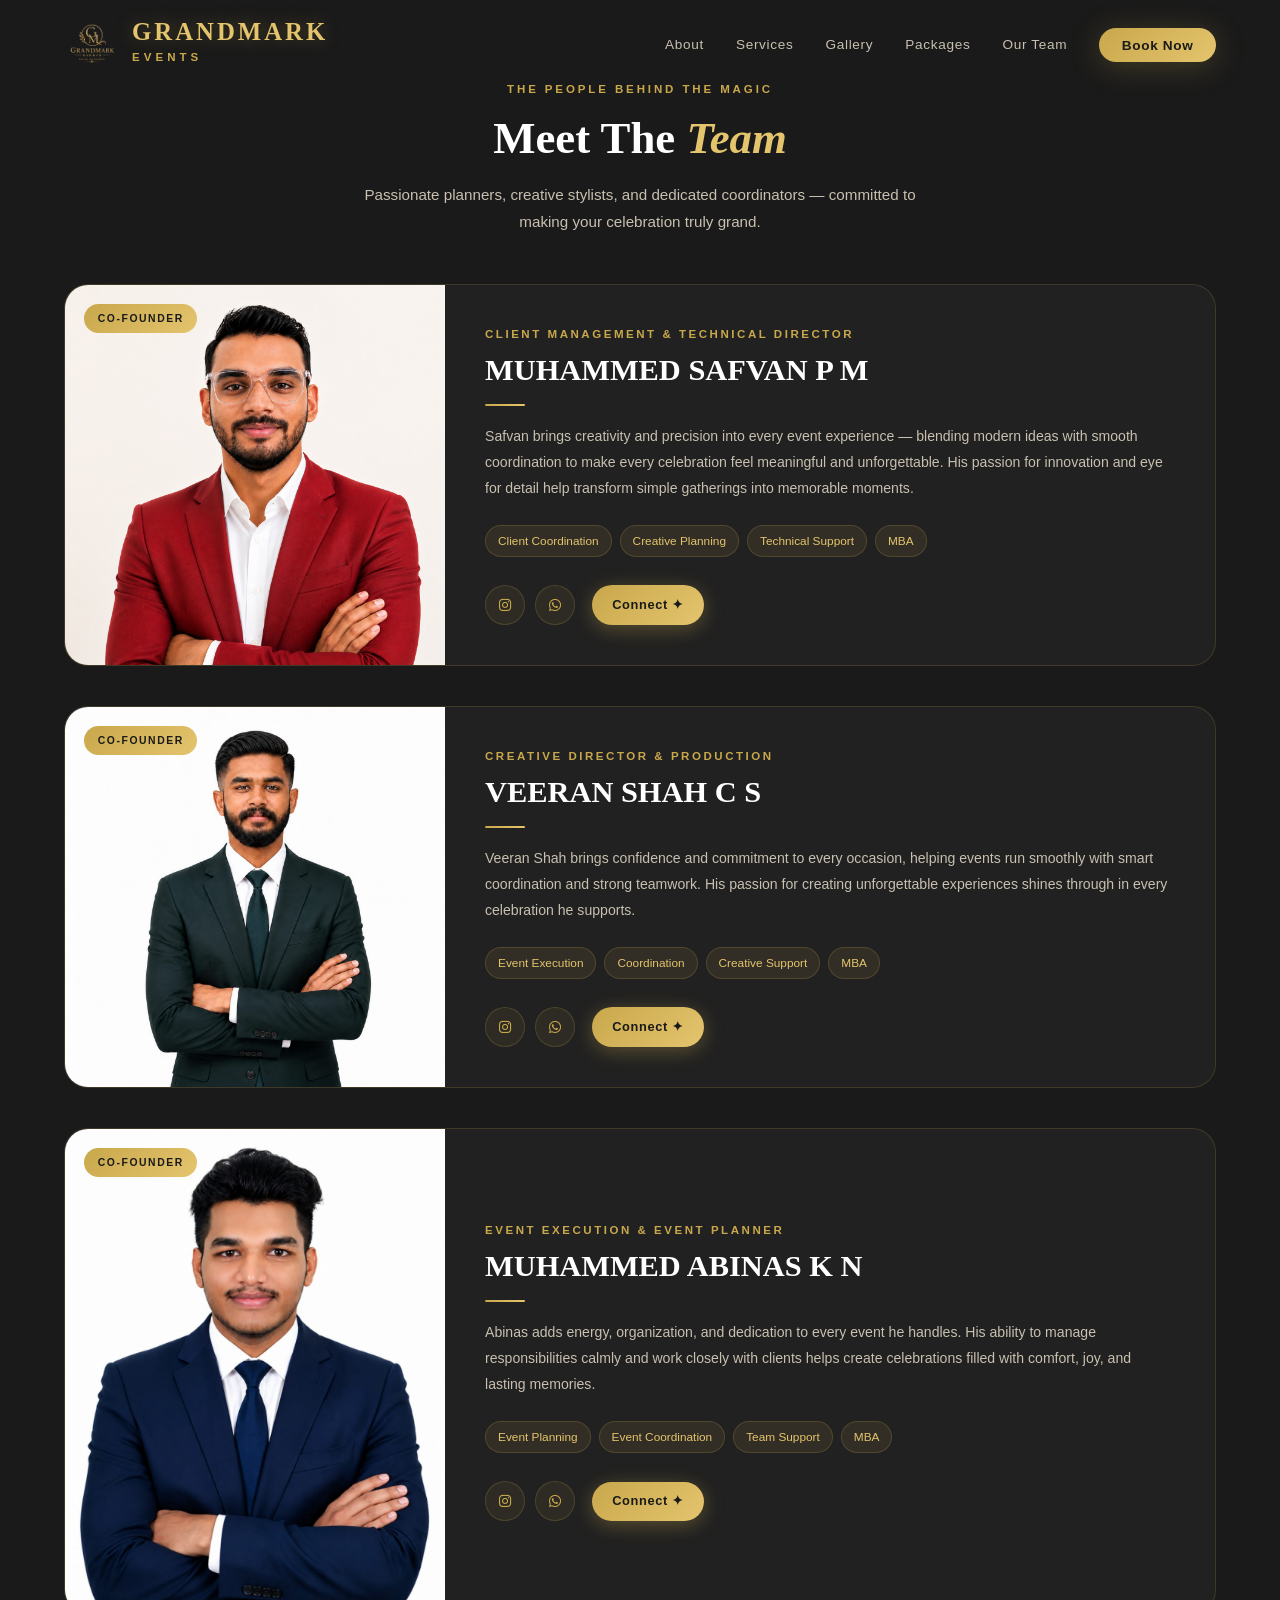
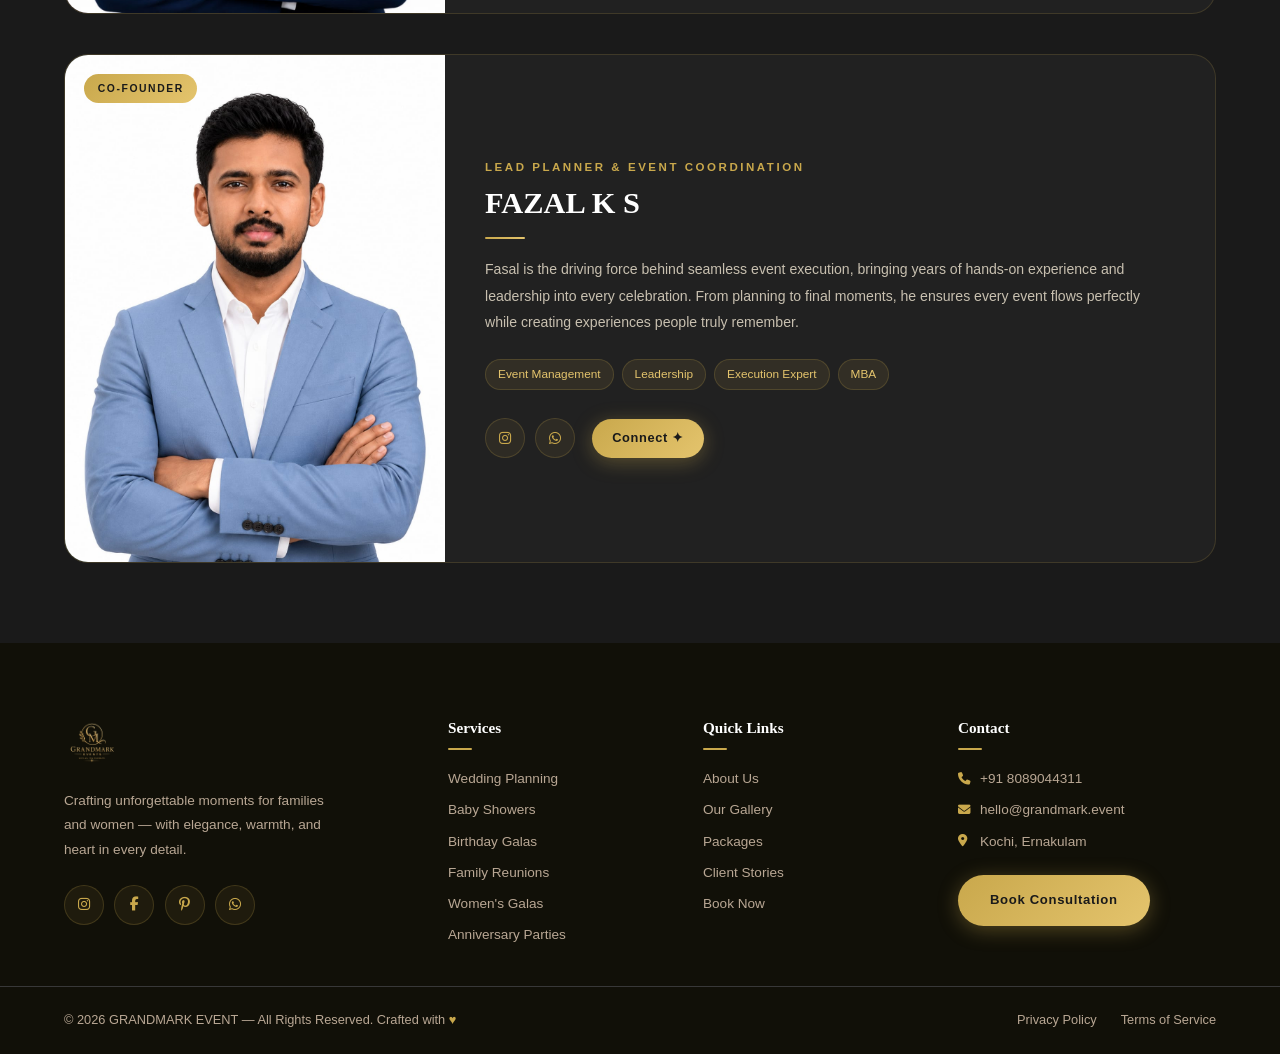
==== team.html @ fa3d6e65 "Update team member section content" ====
<!doctype html>
<html lang="en">
  <head>
    <meta charset="UTF-8" />
    <meta name="viewport" content="width=device-width, initial-scale=1.0" />
    <title>Our Team — GrandMark Events</title>
    <link rel="stylesheet" href="style.css" />
    <link rel="stylesheet" href="https://cdnjs.cloudflare.com/ajax/libs/font-awesome/6.5.0/css/all.min.css" />
  </head>
  <body>

      <!-- NAVBAR -->

    <nav class="navbar" id="navbar" role="navigation" aria-label="Main navigation">
      <div class="nav-inner">
        <a href="index.html" class="nav-logo" aria-label="GrandMark Event – Home">
          <img src="logo.png.png" alt="GrandMark" class="logo-img" />
          <div>
            <span class="logo-main">GRANDMARK</span>
            <span class="logo-sub">EVENTS</span>
          </div>
        </a>
        <ul class="nav-links" id="navLinks" role="list">
          <li><a href="index.html#about">About</a></li>
          <li><a href="index.html#services">Services</a></li>
          <li><a href="index.html#gallery">Gallery</a></li>
          <li><a href="index.html#packages">Packages</a></li>
          <!-- <li><a href="index.html#testimonials">Stories</a></li> -->
          <li><a href="team.html">Our Team</a></li>
          <li><a href="index.html#contact" class="nav-cta">Book Now</a></li>
        </ul>
        <button
          class="hamburger"
          id="hamburger"
          aria-label="Toggle menu"
          aria-expanded="false"
          aria-controls="navLinks"
        >
          <span></span><span></span><span></span>
        </button>
      </div>
    </nav>

<!-- TEAM -->

    <section class="team section" id="team" aria-labelledby="teamTitle">
      <div class="container">
        <div class="section-head center">
          <p class="section-tag reveal">The People Behind The Magic</p>
          <h2 class="section-title reveal" id="teamTitle">
            Meet The <em> Team</em>
          </h2>
          <p class="section-desc reveal">
            Passionate planners, creative stylists, and dedicated coordinators —
            committed to making your celebration truly grand.
          </p>
        </div>

        <div class="team-grid">

          <!-- MEMBER 1 -->
          <div class="member-card reveal">
            <div class="member-photo photo-grad-1">
              <img src="Safvan pic-1.png" alt="MUHAMMED SAFVAN P M" />
              <span class="member-badge">Co-Founder</span>
            </div>
            <div class="member-details">
              <p class="member-role">Client Management &amp; Technical Director</p>
              <h3 class="member-name">MUHAMMED SAFVAN P M</h3>
              <div class="member-divider"></div>
              <p class="member-bio">
                Safvan brings creativity and precision into every event
                experience — blending modern ideas with smooth coordination to
                make every celebration feel meaningful and unforgettable. His
                passion for innovation and eye for detail help transform simple
                gatherings into memorable moments.
              </p>
              <div class="member-tags">
                <span class="member-tag">Client Coordination</span>
                <span class="member-tag">Creative Planning</span>
                <span class="member-tag">Technical Support</span>
                <span class="member-tag">MBA</span>
              </div>
              <div class="member-socials">
                <a href="https://instagram.com/Grandmark.events" class="soc-btn" aria-label="Instagram" target="_blank" rel="noopener"><i class="fab fa-instagram" aria-hidden="true"></i></a>
                <a href="https://wa.me/918075260214" class="soc-btn" aria-label="WhatsApp" target="_blank" rel="noopener"><i class="fab fa-whatsapp" aria-hidden="true"></i></a>
                <a href="https://wa.me/918075260214" class="btn-primary" style="font-size:0.8rem;padding:0.55rem 1.25rem;margin-left:0.5rem">Connect ✦</a>
              </div>
            </div>
          </div>

          <!-- MEMBER 2 -->
          <div class="member-card reveal">
            <div class="member-photo photo-grad-2">
              <img src="veeran-pic.jpeg" alt="VEERAN SHAH CS" />
              <span class="member-badge">Co-Founder</span>
            </div>
            <div class="member-details">
              <p class="member-role">Creative Director &amp; Production</p>
              <h3 class="member-name">VEERAN SHAH C S</h3>
              <div class="member-divider"></div>
              <p class="member-bio">
                Veeran Shah brings confidence and commitment to every occasion,
                helping events run smoothly with smart coordination and strong
                teamwork. His passion for creating unforgettable experiences
                shines through in every celebration he supports.
              </p>
              <div class="member-tags">
                <span class="member-tag">Event Execution</span>
                <span class="member-tag">Coordination</span>
                <span class="member-tag">Creative Support</span>
                <span class="member-tag">MBA</span>
              </div>
              <div class="member-socials">
                <a href="https://instagram.com/Grandmark.events" class="soc-btn" aria-label="Instagram" target="_blank" rel="noopener"><i class="fab fa-instagram" aria-hidden="true"></i></a>
                <a href="https://wa.me/918593900417" class="soc-btn" aria-label="WhatsApp" target="_blank" rel="noopener"><i class="fab fa-whatsapp" aria-hidden="true"></i></a>
                <a href="https://wa.me/918593900417" class="btn-primary" style="font-size:0.8rem;padding:0.55rem 1.25rem;margin-left:0.5rem">Connect ✦</a>
              </div>
            </div>
          </div>

          <!-- MEMBER 3 -->
          <div class="member-card reveal">
            <div class="member-photo photo-grad-3">
              <img src="abinas-1.jpeg" alt="MUHAMMED ABINAS K N" />
              <span class="member-badge">Co-Founder</span>
            </div>
            <div class="member-details">
              <p class="member-role">Event Execution &amp; Event Planner</p>
              <h3 class="member-name">MUHAMMED ABINAS K N</h3>
              <div class="member-divider"></div>
              <p class="member-bio">
                Abinas adds energy, organization, and dedication to every event
                he handles. His ability to manage responsibilities calmly and
                work closely with clients helps create celebrations filled with
                comfort, joy, and lasting memories.
              </p>
              <div class="member-tags">
                <span class="member-tag">Event Planning</span>
                <span class="member-tag">Event Coordination</span>
                <span class="member-tag">Team Support</span>
                <span class="member-tag">MBA</span>
              </div>
              <div class="member-socials">
                <a href="https://instagram.com/Grandmark.events" class="soc-btn" aria-label="Instagram" target="_blank" rel="noopener"><i class="fab fa-instagram" aria-hidden="true"></i></a>
                <a href="https://wa.me/917012827704" class="soc-btn" aria-label="WhatsApp" target="_blank" rel="noopener"><i class="fab fa-whatsapp" aria-hidden="true"></i></a>
                <a href="https://wa.me/917012827704" class="btn-primary" style="font-size:0.8rem;padding:0.55rem 1.25rem;margin-left:0.5rem">Connect ✦</a>
              </div>
            </div>
          </div>

          <!-- MEMBER 4 -->
          <div class="member-card reveal">
            <div class="member-photo photo-grad-4">
              <img src="Fazal ks-pic.jpeg" alt="FAZAL K S" />
              <span class="member-badge">Co-Founder</span>
            </div>
            <div class="member-details">
              <p class="member-role">Lead Planner &amp; Event Coordination</p>
              <h3 class="member-name">FAZAL K S</h3>
              <div class="member-divider"></div>
              <p class="member-bio">
                Fasal is the driving force behind seamless event execution,
                bringing years of hands-on experience and leadership into every
                celebration. From planning to final moments, he ensures every
                event flows perfectly while creating experiences people truly
                remember.
              </p>
              <div class="member-tags">
                <span class="member-tag">Event Management</span>
                <span class="member-tag">Leadership</span>
                <span class="member-tag">Execution Expert</span>
                <span class="member-tag">MBA</span> 
              </div>
              <div class="member-socials">
                <a href="https://instagram.com/Grandmark.events" class="soc-btn" aria-label="Instagram" target="_blank" rel="noopener"><i class="fab fa-instagram" aria-hidden="true"></i></a>
                <a href="https://wa.me/918089044311" class="soc-btn" aria-label="WhatsApp" target="_blank" rel="noopener"><i class="fab fa-whatsapp" aria-hidden="true"></i></a>
                <a href="https://wa.me/918089044311" class="btn-primary" style="font-size:0.8rem;padding:0.55rem 1.25rem;margin-left:0.5rem">Connect ✦</a>
              </div>
            </div>
          </div>

        </div>
      </div>
    </section>

<!-- footer -->

    <footer class="footer" role="contentinfo">
      <div class="footer-top">
        <div class="container footer-grid">
          <div class="footer-brand">
            <a href="index.html" class="nav-logo footer-logo" aria-label="GrandMark Event – Home">
              <img src="logo.png.png" alt="GrandMark" class="logo-img" />
            </a>
            <p>
              Crafting unforgettable moments for families and women — with
              elegance, warmth, and heart in every detail.
            </p>
            <div class="social-row">
              <a href="https://instagram.com/Grandmark.events" class="soc-btn" aria-label="Instagram" target="_blank" rel="noopener noreferrer"><i class="fab fa-instagram" aria-hidden="true"></i></a>
              <a href="https://facebook.com/yourusername" class="soc-btn" aria-label="Facebook" target="_blank" rel="noopener noreferrer"><i class="fab fa-facebook-f" aria-hidden="true"></i></a>
              <a href="https://pinterest.com/yourusername" class="soc-btn" aria-label="Pinterest" target="_blank" rel="noopener noreferrer"><i class="fab fa-pinterest-p" aria-hidden="true"></i></a>
              <a href="https://wa.me/918075260214" class="soc-btn" aria-label="WhatsApp" target="_blank" rel="noopener noreferrer"><i class="fab fa-whatsapp" aria-hidden="true"></i></a>
            </div>
          </div>
          <div class="footer-col">
            <h4>Services</h4>
            <ul>
              <li><a href="index.html#services">Wedding Planning</a></li>
              <li><a href="index.html#services">Baby Showers</a></li>
              <li><a href="index.html#services">Birthday Galas</a></li>
              <li><a href="index.html#services">Family Reunions</a></li>
              <li><a href="index.html#services">Women's Galas</a></li>
              <li><a href="index.html#services">Anniversary Parties</a></li>
            </ul>
          </div>
          <div class="footer-col">
            <h4>Quick Links</h4>
            <ul>
              <li><a href="index.html#about">About Us</a></li>
              <li><a href="index.html#gallery">Our Gallery</a></li>
              <li><a href="index.html#packages">Packages</a></li>
              <li><a href="index.html#testimonials">Client Stories</a></li>
              <li><a href="index.html#contact">Book Now</a></li>
            </ul>
          </div>
          <div class="footer-col">
            <h4>Contact</h4>
            <ul class="contact-list">
              <li><i class="fa fa-phone" aria-hidden="true"></i> +91 8089044311</li>
              <li><i class="fa fa-envelope" aria-hidden="true"></i> hello@grandmark.event</li>
              <li><i class="fa fa-location-dot" aria-hidden="true"></i> Kochi, Ernakulam</li>
            </ul>
            <a href="index.html#contact" class="btn-primary" style="margin-top:1.4rem;display:inline-block;font-size:0.82rem;">Book Consultation</a>
          </div>
        </div>
      </div>
      <div class="footer-bottom">
        <div class="container footer-bottom-inner">
          <p>© 2026 GRANDMARK EVENT — All Rights Reserved. Crafted with <span class="heart">♥</span></p>
          <div class="footer-links">
            <a href="#">Privacy Policy</a>
            <a href="#">Terms of Service</a>
          </div>
        </div>
      </div>
    </footer>

    <script src="script.js"></script>
  </body>
</html>
---- style.css ----
/* ═══════════════════════════════════════
   GRANDMARK.EVENT — style.css
   Gold & Soft Black Luxury Theme
   Mobile-First Optimized
   ═══════════════════════════════════════ */

/* ── CSS Variables ── */
:root {
  --gold:          #C9A84C;
  --gold-light:    #E4C46D;
  --gold-pale:     #F5E6B8;
  --gold-dark:     #A07830;
  --black-soft:    #1A1A1A;
  --black-mid:     #252525;
  --black-card:    #2C2C2C;
  --black-border:  #383838;
  --cream:         #FAF6EE;
  --text-light:    #C8C0B0;
  --text-mid:      #b9a794;
  --white:         #FFFFFF;
  --font-head:     'Playfair Display', serif;
  --font-body:     'Poppins', sans-serif;
  --radius:        16px;
  --radius-lg:     24px;
  --shadow:        0 8px 40px rgba(0,0,0,0.45);
  --shadow-gold:   0 4px 30px rgba(201,168,76,0.25);
  --transition:    0.35s cubic-bezier(0.4,0,0.2,1);
}

/* ── Reset ── */
*, *::before, *::after { box-sizing: border-box; margin: 0; padding: 0; }
html { scroll-behavior: smooth; font-size: 16px; -webkit-text-size-adjust: 100%; }
body {
  font-family: var(--font-body);
  background: var(--black-soft);
  color: var(--text-light);
  overflow-x: hidden;
  line-height: 1.7;
  -webkit-font-smoothing: antialiased;
  -moz-osx-font-smoothing: grayscale;
}
img { display: block; width: 100%; object-fit: cover; }
a { text-decoration: none; color: inherit; }
ul { list-style: none; }

/* ── Utility ── */
.container { max-width: 1200px; margin: 0 auto; padding: 0 1.5rem; }
.center { text-align: center; }
.section { padding: 5rem 0; }
.section-head { margin-bottom: 3rem; }

/* ── Section Labels ── */
.section-tag {
  font-family: var(--font-body);
  font-size: 0.72rem;
  font-weight: 600;
  letter-spacing: 0.25em;
  text-transform: uppercase;
  color: var(--gold);
  display: block;
  margin-bottom: 0.75rem;
}
.section-title {
  font-family: var(--font-head);
  font-size: clamp(1.8rem, 4vw, 2.8rem);
  font-weight: 700;
  color: var(--white);
  line-height: 1.2;
  margin-bottom: 1rem;
}
.section-title em { font-style: italic; color: var(--gold-light); }
.section-desc {
  font-size: 0.95rem;
  color: var(--text-light);
  max-width: 560px;
  margin: 0 auto;
  line-height: 1.8;
}
.body-text {
  font-size: 0.95rem;
  color: var(--text-light);
  line-height: 1.85;
  margin-bottom: 1.25rem;
}
.body-text strong { color: var(--gold-light); }

/* ── Buttons ── */
.btn-primary {
  display: inline-flex;
  align-items: center;
  justify-content: center;
  gap: 0.5rem;
  background: linear-gradient(135deg, var(--gold) 0%, var(--gold-light) 100%);
  color: var(--black-soft);
  font-family: var(--font-body);
  font-size: 0.88rem;
  font-weight: 600;
  letter-spacing: 0.05em;
  padding: 0.9rem 2rem;
  border-radius: 50px;
  border: none;
  cursor: pointer;
  transition: transform 0.25s ease, box-shadow 0.25s ease;
  box-shadow: 0 4px 20px rgba(201,168,76,0.35);
  -webkit-tap-highlight-color: transparent;
  touch-action: manipulation;
}
.btn-primary:hover,
.btn-primary:active {
  transform: translateY(-2px);
  box-shadow: 0 8px 30px rgba(201,168,76,0.5);
}
.btn-primary.full-w { width: 100%; font-size: 1rem; padding: 1.1rem; }

.btn-outline {
  display: inline-flex;
  align-items: center;
  justify-content: center;
  gap: 0.5rem;
  background: transparent;
  color: var(--gold-light);
  font-family: var(--font-body);
  font-size: 0.88rem;
  font-weight: 500;
  letter-spacing: 0.05em;
  padding: 0.9rem 2rem;
  border-radius: 50px;
  border: 1.5px solid var(--gold);
  cursor: pointer;
  transition: background 0.25s ease, transform 0.25s ease;
  -webkit-tap-highlight-color: transparent;
  touch-action: manipulation;
}
.btn-outline:hover,
.btn-outline:active {
  background: rgba(201,168,76,0.12);
  border-color: var(--gold-light);
  transform: translateY(-2px);
}

.btn-outline-pkg {
  display: inline-block;
  width: 100%;
  text-align: center;
  background: transparent;
  color: var(--gold);
  font-family: var(--font-body);
  font-size: 0.88rem;
  font-weight: 600;
  letter-spacing: 0.05em;
  padding: 0.85rem 1.5rem;
  border-radius: 50px;
  border: 1.5px solid var(--gold-dark);
  transition: background 0.25s ease;
  margin-top: 1.5rem;
  -webkit-tap-highlight-color: transparent;
  touch-action: manipulation;
}
.btn-outline-pkg:hover,
.btn-outline-pkg:active {
  background: rgba(201,168,76,0.1);
  border-color: var(--gold);
  color: var(--gold-light);
}

/* ── Glass Card ── */
.glass {
  background: rgba(255,255,255,0.04);
  backdrop-filter: blur(16px);
  -webkit-backdrop-filter: blur(16px);
  border: 1px solid rgba(201,168,76,0.15);
  border-radius: var(--radius-lg);
}

/* ── Scroll Reveal ── */
.reveal {
  opacity: 0;
  transform: translateY(24px);
  transition: opacity 0.6s ease, transform 0.6s ease;
  will-change: opacity, transform;
}
.reveal.visible {
  opacity: 1;
  transform: translateY(0);
}

/* Respect reduced motion preference */
@media (prefers-reduced-motion: reduce) {
  .reveal {
    opacity: 1;
    transform: none;
    transition: none;
  }
  * {
    animation-duration: 0.01ms !important;
    transition-duration: 0.01ms !important;
  }
}

/* ════════════════════════════════
   NAVBAR
════════════════════════════════ */
.navbar {
  position: fixed;
  top: 0; left: 0; right: 0;
  z-index: 1000;
  padding: 1rem 0;
  transition: background 0.35s ease, padding 0.35s ease, box-shadow 0.35s ease;
}
.navbar.scrolled {
  background: rgba(20,18,15,0.96);
  backdrop-filter: blur(20px);
  -webkit-backdrop-filter: blur(20px);
  border-bottom: 1px solid rgba(201,168,76,0.15);
  padding: 0.7rem 0;
  box-shadow: 0 4px 30px rgba(0,0,0,0.4);
}
.nav-inner {
  max-width: 1200px;
  margin: 0 auto;
  padding: 0 1.5rem;
  display: flex;
  align-items: center;
  justify-content: space-between;
}
.nav-logo {
  display: flex;
  align-items: center;
  gap: 0.75rem;
  text-decoration: none;
  flex-shrink: 0;
}
.logo-img { height: 56px; width: auto; }
.logo-mark {
  font-size: 1.4rem;
  color: var(--gold);
  animation: spinSlow 8s linear infinite;
  display: inline-block;
}
@keyframes spinSlow { to { transform: rotate(360deg); } }
.logo-main {
  display: block;
  font-family: var(--font-head);
  font-size: 1.55rem;
  font-weight: 900;
  color: var(--gold-light);
  letter-spacing: 0.12em;
  line-height: 1;
  text-shadow: 0 0 18px rgba(201,168,76,0.35);
}
.logo-sub {
  display: block;
  font-family: var(--font-body);
  font-size: 0.72rem;
  font-weight: 700;
  color: var(--gold);
  letter-spacing: 0.35em;
  text-transform: uppercase;
  margin-top: 3px;
}
.nav-links {
  display: flex;
  align-items: center;
  gap: 2rem;
}
.nav-links a {
  font-size: 0.85rem;
  font-weight: 500;
  color: var(--text-light);
  letter-spacing: 0.05em;
  transition: color 0.25s ease;
  position: relative;
}
.nav-links a::after {
  content: '';
  position: absolute;
  bottom: -4px; left: 0;
  width: 0; height: 1.5px;
  background: var(--gold);
  transition: width 0.25s ease;
}
.nav-links a:hover { color: var(--gold-light); }
.nav-links a:hover::after { width: 100%; }
.nav-cta {
  background: linear-gradient(135deg, var(--gold), var(--gold-light));
  color: var(--black-soft) !important;
  padding: 0.6rem 1.4rem !important;
  border-radius: 50px;
  font-weight: 600 !important;
  box-shadow: var(--shadow-gold);
  white-space: nowrap;
}
.nav-cta::after { display: none !important; }
.nav-cta:hover {
  opacity: 0.9;
  transform: translateY(-1px);
  color: var(--black-soft) !important;
}

/* Hamburger */
.hamburger {
  display: none;
  flex-direction: column;
  gap: 5px;
  background: none;
  border: none;
  cursor: pointer;
  padding: 8px;
  z-index: 1001;
  -webkit-tap-highlight-color: transparent;
  touch-action: manipulation;
}
.hamburger span {
  display: block;
  width: 24px; height: 2px;
  background: var(--gold);
  border-radius: 2px;
  transition: transform 0.3s ease, opacity 0.3s ease;
}
.hamburger.open span:nth-child(1) { transform: translateY(7px) rotate(45deg); }
.hamburger.open span:nth-child(2) { opacity: 0; transform: scaleX(0); }
.hamburger.open span:nth-child(3) { transform: translateY(-7px) rotate(-45deg); }

/* ════════════════════════════════
   HERO
════════════════════════════════ */
.hero {
  position: relative;
  min-height: 100vh;
  min-height: 100svh; /* safe area viewport height */
  display: flex;
  align-items: center;
  overflow: hidden;
}
.hero-bg {
  position: absolute;
  inset: 0;
  z-index: 0;
}
.hero-img {
  width: 100%; height: 100%;
  object-fit: cover;
  filter: brightness(0.60);
}
.hero-art {
  width: 100%; height: 100%;
  background: radial-gradient(ellipse at 30% 50%, #2a2010 0%, #0f0d0a 60%, #111 100%);
  position: relative;
  overflow: hidden;
}
.hero-glow {
  position: absolute;
  border-radius: 50%;
  filter: blur(60px);
  opacity: 0.45;
  will-change: transform;
}
.g1 {
  width: 500px; height: 500px;
  background: radial-gradient(circle, rgba(201,168,76,0.3), transparent);
  top: -100px; left: -100px;
  animation: floatGlow 6s ease-in-out infinite alternate;
}
.g2 {
  width: 350px; height: 350px;
  background: radial-gradient(circle, rgba(201,168,76,0.2), transparent);
  bottom: -50px; right: 80px;
  animation: floatGlow 8s ease-in-out infinite alternate-reverse;
}
.g3 {
  width: 280px; height: 280px;
  background: radial-gradient(circle, rgba(228,196,109,0.15), transparent);
  top: 40%; left: 50%;
  animation: floatGlow 5s ease-in-out infinite alternate;
}
@keyframes floatGlow {
  from { transform: scale(1) translate(0,0); }
  to   { transform: scale(1.12) translate(16px,16px); }
}
.floating-shapes {
  position: absolute;
  inset: 0;
  overflow: hidden;
  pointer-events: none;
}
.fs {
  position: absolute;
  color: var(--gold);
  opacity: 0.1;
  font-size: 2rem;
  animation: floatShape 7s ease-in-out infinite alternate;
  will-change: transform;
}
.fs1 { top:15%; left:10%; font-size:1.5rem; animation-delay:0s; }
.fs2 { top:60%; left:5%;  font-size:2.5rem; animation-delay:1s; }
.fs3 { top:25%; right:12%; font-size:1rem;  animation-delay:2s; }
.fs4 { bottom:20%; right:8%; font-size:3rem; animation-delay:0.5s; }
.fs5 { top:70%; right:25%; font-size:1.5rem; animation-delay:1.5s; }
@keyframes floatShape {
  from { transform: translateY(0) rotate(0deg); }
  to   { transform: translateY(-16px) rotate(12deg); }
}
.hero-content {
  position: relative;
  z-index: 2;
  width: 100%;
  max-width: 1200px;
  margin: 0 auto;
  padding: 7rem 1.5rem 3rem;
}
.hero-eyebrow {
  font-size: 0.72rem;
  font-weight: 500;
  letter-spacing: 0.3em;
  text-transform: uppercase;
  color: var(--gold);
  margin-bottom: 1.25rem;
  display: block;
}
.hero-title {
  font-family: var(--font-head);
  font-size: clamp(2.6rem, 8vw, 5.5rem);
  font-weight: 700;
  color: var(--white);
  line-height: 1.1;
  margin-bottom: 1.25rem;
}
.hero-title em {
  font-style: italic;
  color: var(--text-light);
  font-weight: 400;
}
.hero-highlight {
  color: transparent;
  -webkit-text-stroke: 2px var(--gold);
  display: block;
}
.hero-sub {
  font-size: 1rem;
  color: var(--text-light);
  max-width: 520px;
  line-height: 1.8;
  margin-bottom: 2.5rem;
}
.hero-btns {
  display: flex;
  gap: 1rem;
  flex-wrap: wrap;
  margin-bottom: 3.5rem;
}
.hero-stats {
  display: flex;
  align-items: center;
  gap: 2rem;
  flex-wrap: wrap;
}
.stat { display: flex; flex-direction: column; }
.stat-num {
  font-family: var(--font-head);
  font-size: 1.9rem;
  font-weight: 700;
  color: var(--gold-light);
  line-height: 1;
}
.stat-label {
  font-size: 0.72rem;
  color: var(--text-mid);
  letter-spacing: 0.05em;
  margin-top: 0.25rem;
}
.stat-div {
  width: 1px; height: 36px;
  background: var(--black-border);
}
.hero-scroll-hint {
  position: absolute;
  bottom: 2rem; left: 50%;
  transform: translateX(-50%);
  display: flex;
  flex-direction: column;
  align-items: center;
  gap: 0.5rem;
  color: var(--text-mid);
  font-size: 0.65rem;
  letter-spacing: 0.2em;
  text-transform: uppercase;
  z-index: 2;
}
.scroll-line {
  display: block;
  width: 1px; height: 36px;
  background: linear-gradient(to bottom, var(--gold), transparent);
  animation: scrollPulse 2s ease-in-out infinite;
}
@keyframes scrollPulse {
  0%,100% { opacity: 0.3; transform: scaleY(1); }
  50%      { opacity: 1;   transform: scaleY(1.2); }
}

/* ════════════════════════════════
   MARQUEE RIBBON
════════════════════════════════ */
.ribbon-wrap {
  overflow: hidden;
  background: linear-gradient(90deg, var(--gold-dark), var(--gold), var(--gold-dark));
  padding: 0.8rem 0;
}
.ribbon-track {
  display: flex;
  white-space: nowrap;
  animation: marquee 28s linear infinite;
  will-change: transform;
}
.ribbon-track span {
  display: inline-block;
  padding-right: 2rem;
  font-family: var(--font-body);
  font-size: 0.78rem;
  font-weight: 600;
  letter-spacing: 0.12em;
  text-transform: uppercase;
  color: var(--black-soft);
}
@keyframes marquee {
  from { transform: translateX(0); }
  to   { transform: translateX(-50%); }
}

/* ════════════════════════════════
   ABOUT
════════════════════════════════ */
.about { background: var(--black-soft); }
.about-grid {
  display: grid;
  grid-template-columns: 1fr 1fr;
  gap: 4.5rem;
  align-items: center;
}
.about-img-frame {
  position: relative;
  border-radius: var(--radius-lg);
  overflow: visible;
}
.about-img {
  width: 100%; height: 500px;
  object-fit: cover;
  border-radius: var(--radius-lg);
  border: 1px solid var(--black-border);
}
.about-img-placeholder {
  width: 100%; height: 500px;
  border-radius: var(--radius-lg);
  background: linear-gradient(135deg, #1e1a10 0%, #2a2212 50%, #1a1508 100%);
  border: 1px solid rgba(201,168,76,0.2);
  display: flex; align-items: center; justify-content: center;
  position: relative;
  overflow: hidden;
}
.ab-circle {
  position: absolute;
  border-radius: 50%;
  border: 1px solid rgba(201,168,76,0.15);
}
.ab-circle.c1 { width: 280px; height: 280px; top:-40px; right:-40px; }
.ab-circle.c2 { width: 180px; height: 180px; bottom:50px; left:20px; }
.ab-icon {
  font-size: 4rem;
  color: var(--gold);
  opacity: 0.35;
  z-index: 1;
  animation: spinSlow 12s linear infinite;
  display: inline-block;
}
.about-badge {
  position: absolute;
  bottom: -1.5rem; right: -1rem;
  background: linear-gradient(135deg, var(--gold), var(--gold-light));
  color: var(--black-soft);
  border-radius: var(--radius);
  padding: 1.1rem 1.4rem;
  text-align: center;
  box-shadow: var(--shadow-gold);
  z-index: 2;
}
.badge-num {
  display: block;
  font-family: var(--font-head);
  font-size: 2.2rem;
  font-weight: 700;
  line-height: 1;
}
.badge-txt {
  font-size: 0.68rem;
  font-weight: 600;
  letter-spacing: 0.03em;
  line-height: 1.4;
}
.about-values {
  display: flex;
  gap: 0.75rem;
  flex-wrap: wrap;
  margin: 1.75rem 0;
}
.av-item {
  display: flex;
  align-items: center;
  gap: 0.5rem;
  font-size: 0.82rem;
  font-weight: 600;
  color: var(--text-light);
  background: rgba(201,168,76,0.08);
  border: 1px solid rgba(201,168,76,0.15);
  border-radius: 50px;
  padding: 0.45rem 0.9rem;
}
.av-item i { color: var(--gold); font-size: 0.85rem; }

/* ════════════════════════════════
   SERVICES
════════════════════════════════ */
.services { background: var(--black-mid); }
.services-grid {
  display: grid;
  grid-template-columns: repeat(3, 1fr);
  gap: 1.25rem;
}
.service-card {
  padding: 2rem 1.75rem;
  transition: transform 0.3s ease, border-color 0.3s ease, box-shadow 0.3s ease;
  cursor: default;
}
.service-card:hover {
  transform: translateY(-5px);
  border-color: rgba(201,168,76,0.35);
  box-shadow: 0 12px 40px rgba(0,0,0,0.5), var(--shadow-gold);
}
.sc-icon {
  width: 50px; height: 50px;
  background: linear-gradient(135deg, rgba(201,168,76,0.15), rgba(201,168,76,0.05));
  border: 1px solid rgba(201,168,76,0.25);
  border-radius: 12px;
  display: flex; align-items: center; justify-content: center;
  margin-bottom: 1.4rem;
  font-size: 1.2rem;
  color: var(--gold);
  transition: background 0.3s ease, color 0.3s ease;
}
.service-card:hover .sc-icon {
  background: linear-gradient(135deg, var(--gold), var(--gold-light));
  color: var(--black-soft);
  border-color: transparent;
}
.service-card h3 {
  font-family: var(--font-head);
  font-size: 1.15rem;
  font-weight: 600;
  color: var(--white);
  margin-bottom: 0.65rem;
}
.service-card p {
  font-size: 0.88rem;
  color: var(--text-light);
  line-height: 1.7;
  margin-bottom: 1.4rem;
}
.sc-link {
  font-size: 0.8rem;
  font-weight: 600;
  color: var(--gold);
  letter-spacing: 0.05em;
  display: flex;
  align-items: center;
  gap: 0.4rem;
  transition: color 0.25s ease;
}
.sc-link i { font-size: 0.72rem; transition: transform 0.25s ease; }
.service-card:hover .sc-link { color: var(--gold-light); }
.service-card:hover .sc-link i { transform: translateX(4px); }

/* ════════════════════════════════
   GALLERY
════════════════════════════════ */
.gallery { background: var(--black-soft); }
.gallery-grid {
  display: grid;
  grid-template-columns: repeat(3, 1fr);
  grid-template-rows: 220px 220px;
  gap: 0.85rem;
}
.gallery-item {
  position: relative;
  border-radius: var(--radius);
  overflow: hidden;
  cursor: pointer;
}
.gi-tall { grid-row: span 2; }
.gi-wide { grid-column: span 2; }
.gi-placeholder {
  width: 100%; height: 100%;
  transition: transform 0.45s ease;
  will-change: transform;
}
.gallery-item:hover .gi-placeholder { transform: scale(1.05); }
.gp1 { background: linear-gradient(135deg, #2a1f10, #1a1205); }
.gp2 { background: linear-gradient(135deg, #1a1810, #0f0e08); }
.gp3 { background: linear-gradient(135deg, #201515, #150f0f); }
.gp4 { background: linear-gradient(135deg, #101a15, #080f0c); }
.gp5 { background: linear-gradient(135deg, #1a1020, #0f0812); }
.gi-overlay {
  position: absolute;
  inset: 0;
  background: linear-gradient(to top, rgba(0,0,0,0.75) 0%, transparent 55%);
  display: flex;
  align-items: flex-end;
  padding: 1.25rem;
  opacity: 0;
  transition: opacity 0.3s ease;
}
.gallery-item:hover .gi-overlay { opacity: 1; }
.gi-overlay span {
  font-family: var(--font-head);
  font-size: 1rem;
  font-style: italic;
  color: var(--gold-light);
}
.gallery-item::before {
  content: '✦';
  position: absolute;
  top: 0.85rem; right: 0.85rem;
  color: var(--gold);
  font-size: 0.75rem;
  opacity: 0;
  z-index: 2;
  transition: opacity 0.3s ease;
}
.gallery-item:hover::before { opacity: 0.8; }

/* ════════════════════════════════
   TESTIMONIALS
════════════════════════════════ */
.testimonials {
  background: var(--black-mid);
  position: relative;
  overflow: hidden;
}
.testi-bg-art {
  position: absolute;
  inset: 0;
  pointer-events: none;
}
.tb-circle {
  position: absolute;
  border-radius: 50%;
  filter: blur(80px);
  opacity: 0.12;
}
.tc1 {
  width: 450px; height: 450px;
  background: var(--gold);
  top: -200px; left: -100px;
}
.tc2 {
  width: 350px; height: 350px;
  background: var(--gold-dark);
  bottom: -150px; right: -100px;
}
.testi-grid {
  display: grid;
  grid-template-columns: repeat(3, 1fr);
  gap: 1.25rem;
  position: relative;
  z-index: 1;
}
.testi-card {
  padding: 2rem;
  position: relative;
  transition: transform 0.3s ease, border-color 0.3s ease;
}
.testi-card:hover {
  transform: translateY(-4px);
  border-color: rgba(201,168,76,0.3);
}
.testi-card.featured-t {
  border-color: rgba(201,168,76,0.35);
  background: rgba(201,168,76,0.06);
  transform: translateY(-8px);
}
.testi-quote-icon {
  font-family: var(--font-head);
  font-size: 4.5rem;
  color: var(--gold);
  opacity: 0.2;
  line-height: 0.6;
  margin-bottom: 1rem;
  display: block;
}
.testi-stars {
  color: var(--gold);
  font-size: 0.78rem;
  letter-spacing: 0.12em;
  margin-bottom: 0.9rem;
}
.testi-text {
  font-size: 0.9rem;
  color: var(--text-light);
  line-height: 1.8;
  margin-bottom: 1.5rem;
  font-style: italic;
}
.testi-author {
  display: flex;
  align-items: center;
  gap: 0.9rem;
}
.testi-avatar {
  width: 42px; height: 42px;
  border-radius: 50%;
  background: linear-gradient(135deg, var(--gold), var(--gold-dark));
  color: var(--black-soft);
  font-family: var(--font-head);
  font-size: 1rem;
  font-weight: 700;
  display: flex;
  align-items: center;
  justify-content: center;
  flex-shrink: 0;
}
.testi-author strong {
  display: block;
  font-size: 0.88rem;
  color: var(--white);
  font-weight: 600;
}
.testi-author span {
  font-size: 0.72rem;
  color: var(--text-mid);
}

/* ════════════════════════════════
   PACKAGES
════════════════════════════════ */
.packages { background: var(--black-soft); }
.pkg-grid {
  display: grid;
  grid-template-columns: repeat(3, 1fr);
  gap: 1.25rem;
  align-items: stretch;
}
.pkg-card {
  padding: 2.25rem 1.75rem;
  text-align: center;
  transition: transform 0.3s ease, border-color 0.3s ease;
  position: relative;
  overflow: hidden;
  height: 100%;
}
.pkg-card::before {
  content: '';
  position: absolute;
  top: 0; left: 0; right: 0;
  height: 3px;
  background: linear-gradient(90deg, transparent, var(--gold), transparent);
  opacity: 0;
  transition: opacity 0.3s ease;
}
.pkg-card:hover::before { opacity: 1; }
.pkg-card:hover {
  transform: translateY(-5px);
  border-color: rgba(201,168,76,0.3);
}
.pkg-card.featured-pkg {
  border-color: rgba(201,168,76,0.45);
  background: rgba(201,168,76,0.06);
  transform: translateY(-10px);
}
.pkg-card.featured-pkg::before { opacity: 1; }
.pkg-tier {
  font-size: 0.68rem;
  font-weight: 600;
  letter-spacing: 0.2em;
  text-transform: uppercase;
  color: var(--text-mid);
  margin-bottom: 1.4rem;
}
.pkg-tier.popular { color: var(--gold); }
.pkg-icon {
  width: 56px; height: 56px;
  border-radius: 50%;
  background: linear-gradient(135deg, rgba(201,168,76,0.15), rgba(201,168,76,0.05));
  border: 1px solid rgba(201,168,76,0.2);
  display: flex; align-items: center; justify-content: center;
  margin: 0 auto 1rem;
  font-size: 1.3rem;
  color: var(--gold);
}
.featured-pkg .pkg-icon {
  background: linear-gradient(135deg, var(--gold), var(--gold-light));
  color: var(--black-soft);
  border-color: transparent;
}
.pkg-name {
  font-family: var(--font-head);
  font-size: 1.45rem;
  font-weight: 700;
  color: var(--white);
  margin-bottom: 0.4rem;
}
.pkg-price {
  font-family: var(--font-head);
  font-size: 2.6rem;
  font-weight: 700;
  color: var(--gold-light);
  line-height: 1;
  margin: 0.9rem 0;
}
.currency {
  font-size: 1.4rem;
  vertical-align: super;
  color: var(--gold);
}
.pkg-desc {
  font-size: 0.85rem;
  color: var(--text-mid);
  line-height: 1.7;
  margin-bottom: 1.4rem;
}
.pkg-list {
  text-align: left;
  margin-bottom: 1rem;
}
.pkg-list li {
  display: flex;
  align-items: center;
  gap: 0.6rem;
  font-size: 0.85rem;
  color: var(--text-light);
  padding: 0.45rem 0;
  border-bottom: 1px solid var(--black-border);
}
.pkg-list li:last-child { border-bottom: none; }
.pkg-list i { color: var(--gold); font-size: 0.68rem; flex-shrink: 0; }

/* ════════════════════════════════
   CONTACT
════════════════════════════════ */
.contact { background: var(--black-mid); }
.contact-grid {
  display: grid;
  grid-template-columns: 1fr 1.4fr;
  gap: 4.5rem;
  align-items: start;
}
.contact-info .section-title { font-size: 1.9rem; }
.contact-details {
  display: flex;
  flex-direction: column;
  gap: 1.1rem;
  margin: 1.75rem 0;
}
.cd-item {
  display: flex;
  align-items: center;
  gap: 0.9rem;
}
.cd-item i {
  width: 40px; height: 40px;
  border-radius: 50%;
  background: rgba(201,168,76,0.1);
  border: 1px solid rgba(201,168,76,0.2);
  display: flex; align-items: center; justify-content: center;
  color: var(--gold);
  font-size: 0.85rem;
  flex-shrink: 0;
}
.cd-item strong {
  display: block;
  font-size: 0.78rem;
  font-weight: 600;
  color: var(--white);
  margin-bottom: 0.1rem;
}
.cd-item span {
  font-size: 0.85rem;
  color: var(--text-light);
}
.social-row {
  display: flex;
  gap: 0.65rem;
  flex-wrap: wrap;
  margin-top: 1rem;
}
.soc-btn {
  width: 40px; height: 40px;
  border-radius: 50%;
  background: rgba(201,168,76,0.08);
  border: 1px solid rgba(201,168,76,0.2);
  display: flex; align-items: center; justify-content: center;
  color: var(--gold);
  font-size: 0.88rem;
  transition: background 0.25s ease, color 0.25s ease, transform 0.25s ease;
  -webkit-tap-highlight-color: transparent;
  touch-action: manipulation;
}
.soc-btn:hover,
.soc-btn:active {
  background: var(--gold);
  color: var(--black-soft);
  border-color: var(--gold);
  transform: translateY(-2px);
}
.contact-form-wrap {
  padding: 2.25rem;
}
.contact-form { display: flex; flex-direction: column; gap: 1.1rem; }
.form-row {
  display: grid;
  grid-template-columns: 1fr 1fr;
  gap: 1.1rem;
}
.form-group { display: flex; flex-direction: column; gap: 0.4rem; }
.form-group label {
  font-size: 0.74rem;
  font-weight: 600;
  letter-spacing: 0.05em;
  color: var(--text-mid);
  text-transform: uppercase;
}
.form-group input,
.form-group select,
.form-group textarea {
  background: rgba(255,255,255,0.04);
  border: 1px solid var(--black-border);
  border-radius: 10px;
  padding: 0.85rem 1rem;
  font-family: var(--font-body);
  font-size: 0.9rem;
  color: var(--white);
  transition: border-color 0.25s ease, background 0.25s ease, box-shadow 0.25s ease;
  outline: none;
  width: 100%;
  -webkit-appearance: none;
  appearance: none;
}
.form-group input::placeholder,
.form-group textarea::placeholder { color: var(--text-mid); }
.form-group select option { background: var(--black-mid); color: var(--white); }
.form-group input:focus,
.form-group select:focus,
.form-group textarea:focus {
  border-color: var(--gold);
  background: rgba(201,168,76,0.05);
  box-shadow: 0 0 0 3px rgba(201,168,76,0.1);
}
.form-group textarea { resize: vertical; min-height: 110px; }
.form-note {
  font-size: 0.74rem;
  color: var(--text-mid);
  text-align: center;
}

/* ════════════════════════════════
   FOOTER
════════════════════════════════ */
.footer { background: #111008; }
.footer-top { padding: 4.5rem 0 2.5rem; border-bottom: 1px solid var(--black-border); }
.footer-grid {
  display: grid;
  grid-template-columns: 1.6fr 1fr 1fr 1.2fr;
  gap: 2.5rem;
}
.footer-brand p {
  font-size: 0.85rem;
  color: var(--text-mid);
  line-height: 1.8;
  margin: 1.1rem 0 1.4rem;
  max-width: 260px;
}
.footer-logo { margin-bottom: 0.5rem; }
.footer-col h4 {
  font-family: var(--font-head);
  font-size: 0.95rem;
  font-weight: 600;
  color: var(--white);
  margin-bottom: 1.1rem;
  position: relative;
  padding-bottom: 0.55rem;
}
.footer-col h4::after {
  content: '';
  position: absolute;
  bottom: 0; left: 0;
  width: 24px; height: 1.5px;
  background: var(--gold);
  border-radius: 2px;
}
.footer-col ul { display: flex; flex-direction: column; gap: 0.5rem; }
.footer-col ul li {
  font-size: 0.85rem;
  color: var(--text-mid);
  display: flex;
  align-items: center;
  gap: 0.5rem;
}
.footer-col ul li i { color: var(--gold); font-size: 0.78rem; width: 14px; flex-shrink: 0; }
.footer-col ul a {
  font-size: 0.85rem;
  color: var(--text-mid);
  transition: color 0.25s ease, padding-left 0.25s ease;
}
.footer-col ul a:hover { color: var(--gold-light); padding-left: 4px; }
.footer-bottom { padding: 1.4rem 0; }
.footer-bottom-inner {
  display: flex;
  align-items: center;
  justify-content: space-between;
  flex-wrap: wrap;
  gap: 1rem;
}
.footer-bottom p {
  font-size: 0.8rem;
  color: var(--text-mid);
}
.heart { color: var(--gold); }
.footer-links {
  display: flex;
  gap: 1.5rem;
}
.footer-links a {
  font-size: 0.8rem;
  color: var(--text-mid);
  transition: color 0.25s ease;
}
.footer-links a:hover { color: var(--gold); }

/* ════════════════════════════════
   RESPONSIVE — TABLET (≤1024px)
════════════════════════════════ */
@media (max-width: 1024px) {
  .about-grid { grid-template-columns: 1fr; gap: 3rem; }
  .about-visual { order: -1; }
  .about-img-placeholder, .about-img { height: 400px; }
  .about-badge { right: 0; }

  .services-grid { grid-template-columns: repeat(2, 1fr); }

  .testi-grid { grid-template-columns: 1fr 1fr; }
  .testi-card.featured-t { transform: none; }

  .pkg-grid { grid-template-columns: 1fr 1fr; }
  .pkg-card.featured-pkg { transform: none; }

  .contact-grid { grid-template-columns: 1fr; gap: 3rem; }

  .footer-grid { grid-template-columns: 1fr 1fr; gap: 2rem; }
}

/* ════════════════════════════════
   RESPONSIVE — MOBILE (≤768px)
════════════════════════════════ */
@media (max-width: 768px) {
  :root { font-size: 15px; }

  /* Mobile nav overlay */
  .nav-links {
    display: none;
    position: fixed;
    top: 0; left: 0; right: 0; bottom: 0;
    background: rgba(10,9,6,0.98);
    flex-direction: column;
    align-items: center;
    justify-content: center;
    gap: 2.2rem;
    z-index: 999;
    /* Smooth open/close via opacity+pointer-events instead of display for better animation */
  }
  .nav-links.open { display: flex; }
  .nav-links a { font-size: 1.25rem; }
  .nav-cta { padding: 0.7rem 2rem !important; }
  .hamburger { display: flex; }
  .logo-img { height: 46px; }

  /* Hero */
  .hero-content { padding: 6.5rem 1.5rem 2.5rem; }
  .hero-title { font-size: clamp(2.2rem, 9vw, 3.2rem); }
  .hero-btns { flex-direction: column; align-items: flex-start; }
  .hero-btns .btn-primary,
  .hero-btns .btn-outline { width: 100%; justify-content: center; }
  .hero-stats { gap: 1.25rem; }
  .hero-scroll-hint { display: none; }

  /* Sections */
  .section { padding: 3.5rem 0; }
  .section-head { margin-bottom: 2.2rem; }

  /* About */
  .about-img-placeholder, .about-img { height: 300px; }
  .about-badge { right: 0; bottom: -0.75rem; padding: 0.9rem 1.1rem; }
  .badge-num { font-size: 1.8rem; }

  /* Services */
  .services-grid { grid-template-columns: 1fr; gap: 1rem; }

  /* Gallery */
  .gallery-grid {
    grid-template-columns: 1fr 1fr;
    grid-template-rows: auto;
    gap: 0.65rem;
  }
  .gi-tall, .gi-wide { grid-column: span 1; grid-row: span 1; }
  .gallery-item { height: 180px; }

  /* Testimonials */
  .testi-grid { grid-template-columns: 1fr; gap: 1rem; }
  .testi-card.featured-t { transform: none; }

  /* Packages */
  .pkg-grid { grid-template-columns: 1fr; gap: 1rem; }
  .pkg-card.featured-pkg { transform: none; }

  /* Contact */
  .contact-form-wrap { padding: 1.75rem 1.25rem; }
  .form-row { grid-template-columns: 1fr; gap: 1rem; }
  .contact-grid { gap: 2.5rem; }

  /* Footer */
  .footer-grid { grid-template-columns: 1fr 1fr; gap: 2rem; }
  .footer-top { padding: 3rem 0 2rem; }
  .footer-brand { grid-column: span 2; }
  .footer-brand p { max-width: 100%; }
}

/* ════════════════════════════════
   RESPONSIVE — SMALL MOBILE (≤480px)
════════════════════════════════ */
@media (max-width: 480px) {
  :root { font-size: 14px; }
  .container { padding: 0 1rem; }

  .hero-content { padding: 6rem 1rem 2rem; }
  .hero-stats { flex-direction: column; align-items: flex-start; gap: 1rem; }
  .stat-div { display: none; }

  .about-img-placeholder, .about-img { height: 260px; }
  .about-badge { position: static; margin-top: 1rem; display: inline-block; }

  .gallery-grid { grid-template-columns: 1fr; }
  .gallery-item { height: 200px; }

  .footer-grid { grid-template-columns: 1fr; }
  .footer-brand { grid-column: span 1; }

  /* Make touch targets larger */
  .btn-primary, .btn-outline { padding: 1rem 1.75rem; font-size: 0.9rem; }
  .soc-btn { width: 44px; height: 44px; font-size: 1rem; }

  /* Remove hover-only effects on mobile to avoid stuck states */
  .service-card:hover { transform: none; }
  .testi-card:hover { transform: none; }
  .pkg-card:hover { transform: none; }
}

/* ════════════════════════════════
   TOUCH DEVICE OPTIMIZATIONS
════════════════════════════════ */
@media (hover: none) and (pointer: coarse) {
  /* Show gallery overlays always on touch */
  .gi-overlay { opacity: 1; }
  .gallery-item::before { opacity: 0.6; }

  /* Remove hover transforms that cause stuck states */
  .service-card:hover { transform: none; }
  .testi-card:hover { transform: none; }
  .pkg-card:hover { transform: none; }
  .gallery-item:hover .gi-placeholder { transform: none; }

  /* Active states for tap feedback */
  .btn-primary:active { transform: scale(0.97); opacity: 0.9; }
  .btn-outline:active { transform: scale(0.97); }
  .soc-btn:active { transform: scale(0.92); }
}
/* ════════════════════════════════
   FLOATING CONTACT WIDGET
════════════════════════════════ */
.float-contact {
  position: fixed;
  bottom: 28px;
  right: 24px;
  z-index: 9999;
  display: flex;
  flex-direction: column;
  align-items: center;
  gap: 12px;
}

/* Action rows (WhatsApp + Call) */
.float-action {
  display: flex;
  align-items: center;
  gap: 10px;
  text-decoration: none;
  opacity: 0;
  transform: translateY(14px) scale(0.88);
  pointer-events: none;
  transition: opacity 0.28s ease, transform 0.28s ease;
  will-change: opacity, transform;
}
.float-action.visible {
  opacity: 1;
  transform: translateY(0) scale(1);
  pointer-events: all;
}
/* Stagger: WhatsApp appears slightly after call */
#floatWA  { transition-delay: 0.06s; }
#floatCall{ transition-delay: 0.00s; }

/* Label pill */
.float-label {
  background: rgba(20, 18, 14, 0.92);
  color: var(--gold-light);
  font-family: var(--font-body);
  font-size: 0.74rem;
  font-weight: 500;
  padding: 5px 13px;
  border-radius: 50px;
  white-space: nowrap;
  border: 1px solid rgba(201,168,76,0.2);
  backdrop-filter: blur(12px);
  -webkit-backdrop-filter: blur(12px);
  letter-spacing: 0.03em;
  box-shadow: 0 4px 16px rgba(0,0,0,0.35);
}

/* Icon circles */
.float-btn {
  width: 48px;
  height: 48px;
  border-radius: 50%;
  display: flex;
  align-items: center;
  justify-content: center;
  flex-shrink: 0;
  box-shadow: 0 6px 20px rgba(0,0,0,0.35);
  transition: transform 0.22s ease, box-shadow 0.22s ease;
  -webkit-tap-highlight-color: transparent;
  touch-action: manipulation;
}
.float-btn:hover,
.float-btn:active {
  transform: scale(1.1);
  box-shadow: 0 10px 28px rgba(0,0,0,0.4);
}
.float-wa   { background: linear-gradient(135deg, #25D366, #128C7E); }
.float-call { background: linear-gradient(135deg, var(--gold), var(--gold-dark)); }

/* Main toggle button */
.float-toggle {
  width: 58px;
  height: 58px;
  border-radius: 50%;
  background: linear-gradient(135deg, var(--gold), var(--gold-dark));
  border: none;
  cursor: pointer;
  display: flex;
  align-items: center;
  justify-content: center;
  position: relative;
  box-shadow: 0 8px 28px rgba(201,168,76,0.45);
  transition: transform 0.28s ease, box-shadow 0.28s ease;
  -webkit-tap-highlight-color: transparent;
  touch-action: manipulation;
  flex-shrink: 0;
}
.float-toggle:hover {
  transform: scale(1.07);
  box-shadow: 0 12px 36px rgba(201,168,76,0.55);
}
.float-toggle:active { transform: scale(0.95); }

/* Icon swap inside toggle */
.fc-icon {
  position: absolute;
  transition: opacity 0.28s ease, transform 0.28s ease;
}
.fc-chat  { opacity: 1;  transform: rotate(0deg)   scale(1); }
.fc-close { opacity: 0;  transform: rotate(-90deg) scale(0.7); }

.float-toggle.open .fc-chat  { opacity: 0; transform: rotate(90deg)  scale(0.7); }
.float-toggle.open .fc-close { opacity: 1; transform: rotate(0deg)   scale(1);   }

/* Pulse ring */
.float-toggle::before {
  content: '';
  position: absolute;
  inset: -5px;
  border-radius: 50%;
  border: 2px solid rgba(201,168,76,0.4);
  animation: fcPulse 2.4s ease-out infinite;
  pointer-events: none;
}
@keyframes fcPulse {
  0%   { transform: scale(1);    opacity: 0.8; }
  70%  { transform: scale(1.32); opacity: 0;   }
  100% { transform: scale(1.32); opacity: 0;   }
}

/* Respect reduced motion */
@media (prefers-reduced-motion: reduce) {
  .float-toggle::before { animation: none; }
  .float-action { transition: none; }
}

/* Mobile tweak — move slightly up on small screens */
@media (max-width: 480px) {
  .float-contact { bottom: 20px; right: 16px; }
  .float-toggle  { width: 52px; height: 52px; }
  .float-btn     { width: 44px; height: 44px; }
}
/* ════════════════════════════════
   GALLERY SLIDER
════════════════════════════════ */
.gallery { background: var(--black-soft); overflow: hidden; }

.gallery-slider-wrap {
  position: relative;
  margin-top: 2rem;
}

.gallery-slider {
  display: flex;
  gap: 1.5rem;
  overflow-x: hidden;
  padding: 1rem 0 2rem;
  cursor: grab;
  user-select: none;
  /* No scroll snap — free continuous movement */
}
.gallery-slider.grabbing { cursor: grabbing; }

.gs-card {
  flex: 0 0 340px;
  border-radius: var(--radius-lg);
  overflow: hidden;
  position: relative;
  transition: transform 0.4s ease;
}
.gs-card:hover { transform: translateY(-6px); }

.gs-img-wrap {
  position: relative;
  width: 100%;
  height: 420px;
  border-radius: var(--radius-lg);
  overflow: hidden;
  border: 1px solid rgba(201,168,76,0.15);
}
.gs-img-wrap img {
  width: 100%;
  height: 100%;
  object-fit: cover;
  transition: transform 0.5s ease;
  pointer-events: none;
}
.gs-card:hover .gs-img-wrap img { transform: scale(1.06); }

.gs-overlay {
  position: absolute;
  bottom: 0; left: 0; right: 0;
  background: linear-gradient(to top, rgba(0,0,0,0.85) 0%, transparent 100%);
  padding: 2rem 1.5rem 1.5rem;
}
.gs-name {
  font-family: var(--font-head);
  font-size: 1.2rem;
  font-style: italic;
  color: var(--gold-light);
  display: block;
}

/* Mobile */
@media (max-width: 768px) {
  .gs-card { flex: 0 0 280px; }
  .gs-img-wrap { height: 340px; }
}
@media (max-width: 480px) {
  .gs-card { flex: 0 0 240px; }
  .gs-img-wrap { height: 300px; }
}   
/* ════════════════════════════════
   TEAM SECTION
════════════════════════════════ */
.team { background: var(--black-soft); }

.team-grid {
  display: flex;
  flex-direction: column;
  gap: 2.5rem;
}

.member-card {
  display: grid;
  grid-template-columns: 380px 1fr;
  border-radius: var(--radius-lg);
  overflow: hidden;
  border: 1px solid rgba(201,168,76,0.18);
  background: rgba(255,255,255,0.03);
  transition: border-color 0.3s ease, box-shadow 0.3s ease;
}
.member-card:hover {
  border-color: rgba(201,168,76,0.35);
  box-shadow: 0 12px 40px rgba(0,0,0,0.5), var(--shadow-gold);
}

.member-photo {
  position: relative;
  height: 100%;
  min-width: 340px;
  overflow: hidden;
  flex-shrink: 0;
  border-radius: 12px 0 0 12px;
}
.member-photo img {
  width: 100%;
  height: 100%;
  object-fit: cover;
  object-position: top center;
  display: block;
  transition: transform 0.5s ease;
}
.member-card:hover .member-photo img { transform: scale(1.04); }

.photo-grad-1 { background: linear-gradient(135deg, #2a1f10 0%, rgba(201,168,76,0.25) 50%, #1a1205 100%); }
.photo-grad-2 { background: linear-gradient(135deg, #101a25 0%, rgba(76,122,201,0.25) 50%, #080f18 100%); }
.photo-grad-3 { background: linear-gradient(135deg, #1a1020 0%, rgba(201,76,152,0.25) 50%, #0f0812 100%); }
.photo-grad-4 { background: linear-gradient(135deg, #101a15 0%, rgba(76,201,120,0.25) 50%, #080f0c 100%); }

.photo-silhouette {
  position: absolute;
  bottom: 0;
  left: 50%;
  transform: translateX(-50%);
  width: 200px;
  opacity: 0.2;
  pointer-events: none;
}

.member-badge {
  position: absolute;
  top: 1.2rem;
  left: 1.2rem;
  background: linear-gradient(135deg, var(--gold), var(--gold-light));
  color: var(--black-soft);
  font-size: 0.65rem;
  font-weight: 700;
  letter-spacing: 0.15em;
  text-transform: uppercase;
  padding: 0.35rem 0.85rem;
  border-radius: 50px;
}

.member-details {
  padding: 2.5rem;
  display: flex;
  flex-direction: column;
  justify-content: center;
}

.member-role {
  font-size: 0.72rem;
  font-weight: 600;
  letter-spacing: 0.22em;
  text-transform: uppercase;
  color: var(--gold);
  margin-bottom: 0.5rem;
}

.member-name {
  font-family: var(--font-head);
  font-size: 1.9rem;
  font-weight: 700;
  color: var(--white);
  margin-bottom: 1rem;
  line-height: 1.15;
}

.member-divider {
  width: 40px;
  height: 2px;
  background: linear-gradient(90deg, var(--gold), var(--gold-light));
  border-radius: 2px;
  margin-bottom: 1.1rem;
}

.member-bio {
  font-size: 0.88rem;
  color: var(--text-light);
  line-height: 1.85;
  margin-bottom: 1.5rem;
}

.member-tags {
  display: flex;
  flex-wrap: wrap;
  gap: 0.5rem;
  margin-bottom: 1.75rem;
}
.member-tag {
  font-size: 0.74rem;
  font-weight: 500;
  color: var(--gold-light);
  background: rgba(201,168,76,0.1);
  border: 1px solid rgba(201,168,76,0.2);
  padding: 0.3rem 0.75rem;
  border-radius: 50px;
}

.member-socials {
  display: flex;
  gap: 0.6rem;
  align-items: center;
}

/* ── TEAM RESPONSIVE ── */
@media (max-width: 900px) {
  .member-card { grid-template-columns: 1fr; }
  .member-photo {
    height: 280px;
    border-radius: 12px 12px 0 0; /* top rounded on mobile */
  }
}
@media (max-width: 480px) {
  .member-photo { height: 240px; }
  .member-details { padding: 1.5rem 1.25rem; }
  .member-name { font-size: 1.5rem; }
}
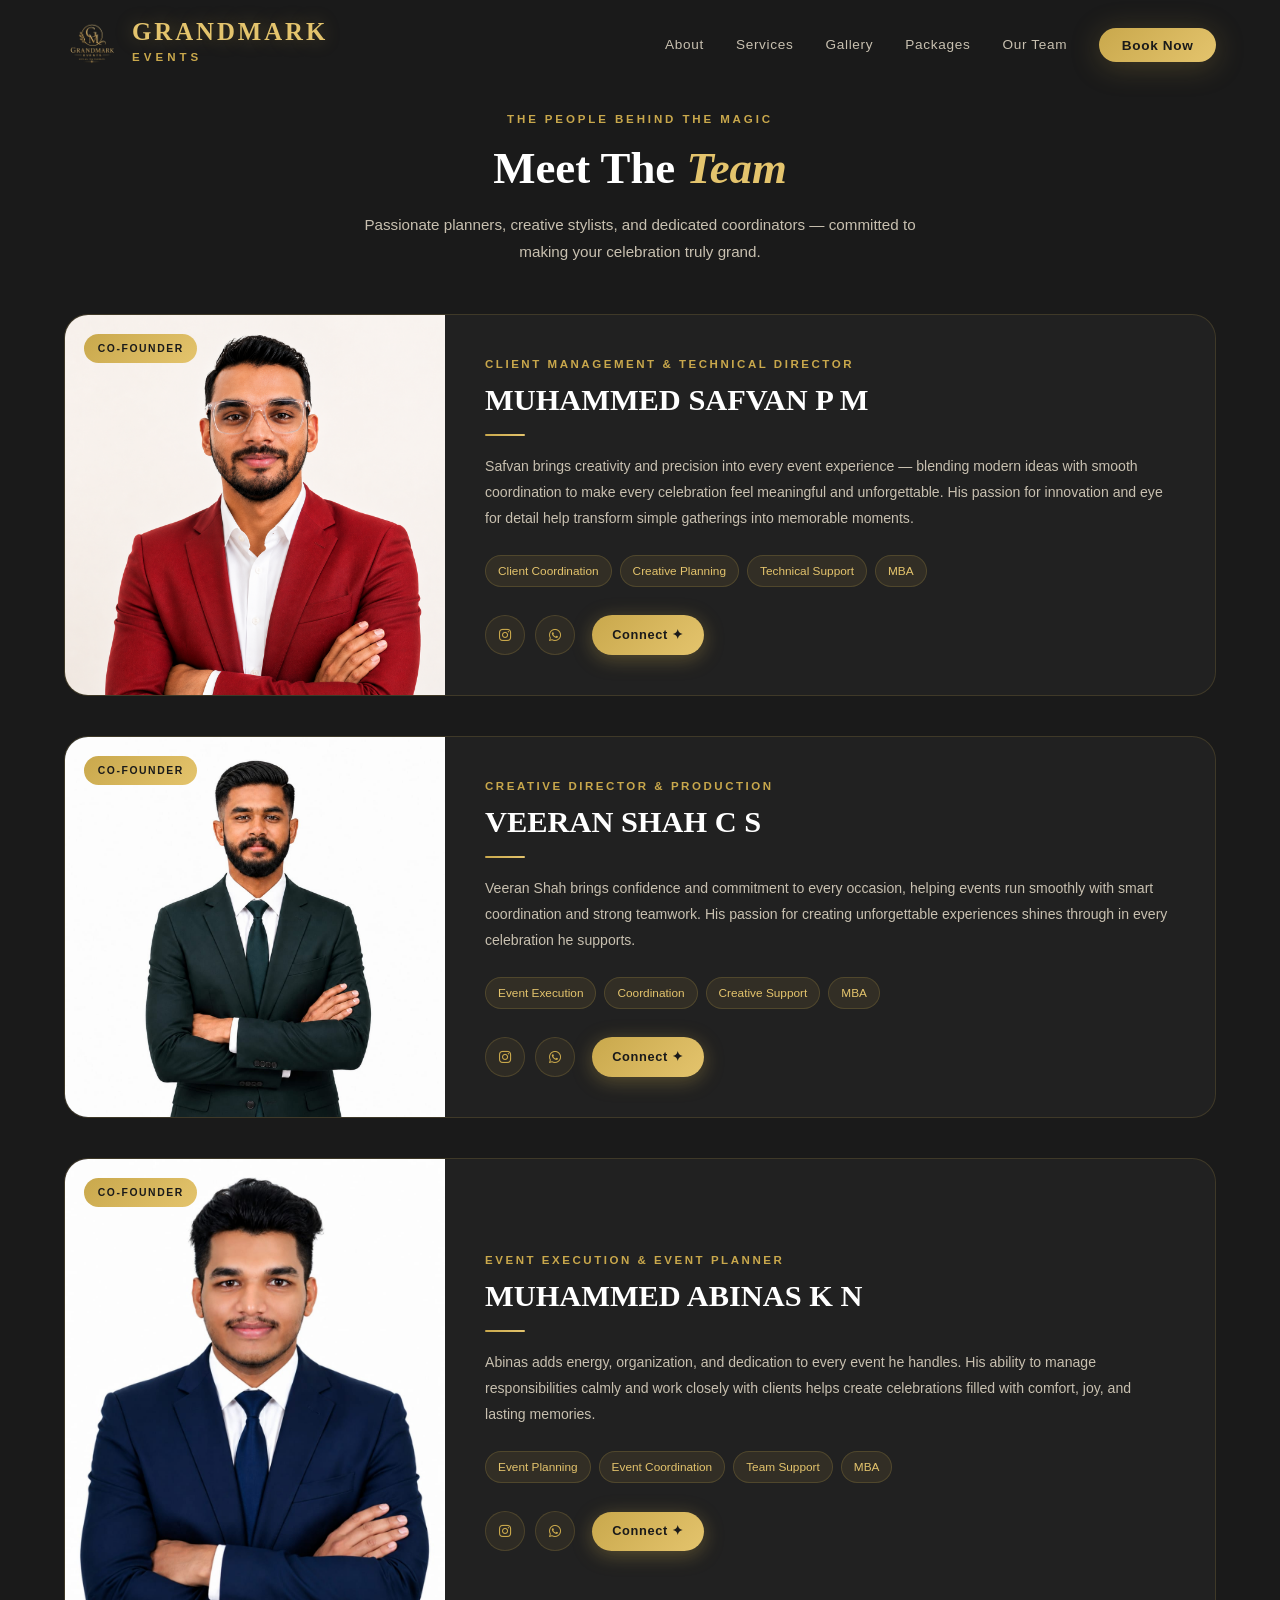
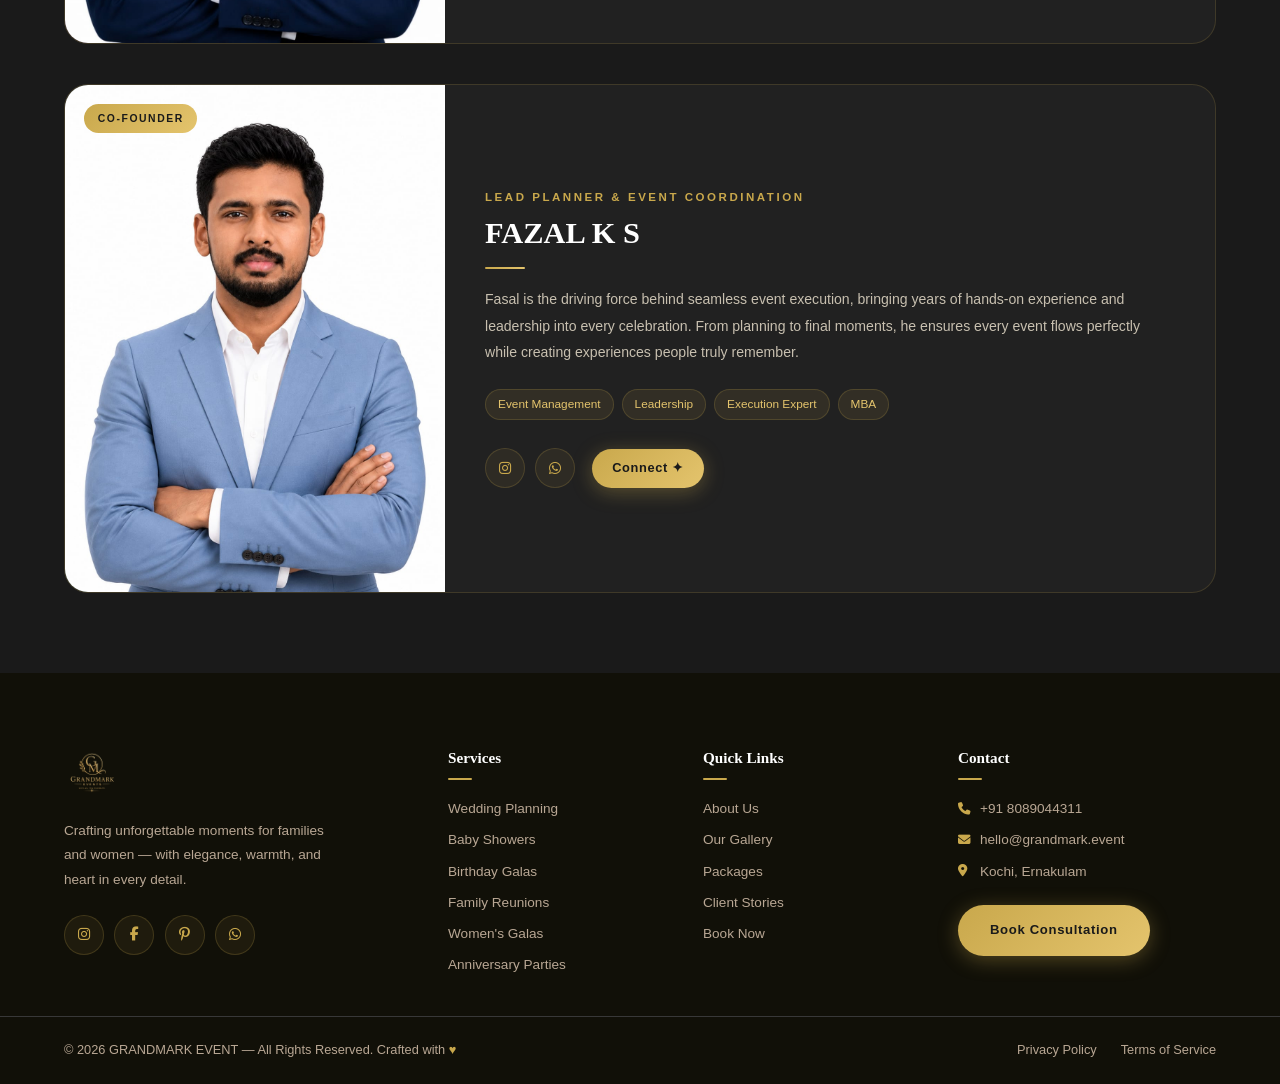
==== commit 36b4ecbd: "Install Vercel Web Analytics Vercel Web Analytics Implementation ===================================" ====
--- a/team.html
+++ b/team.html
@@ -6,6 +6,12 @@
     <title>Our Team — GrandMark Events</title>
     <link rel="stylesheet" href="style.css" />
     <link rel="stylesheet" href="https://cdnjs.cloudflare.com/ajax/libs/font-awesome/6.5.0/css/all.min.css" />
+
+    <!-- Vercel Web Analytics -->
+    <script>
+      window.va = window.va || function () { (window.vaq = window.vaq || []).push(arguments); };
+    </script>
+    <script defer src="/_vercel/analytics/script.js"></script>
   </head>
   <body>
 
@@ -249,4 +255,4 @@
 
     <script src="script.js"></script>
   </body>
-</html>+</html>
--- a/style.css
+++ b/style.css
@@ -59,6 +59,7 @@
   color: var(--gold);
   display: block;
   margin-bottom: 0.75rem;
+  margin-top:30px;
 }
 .section-title {
   font-family: var(--font-head);
